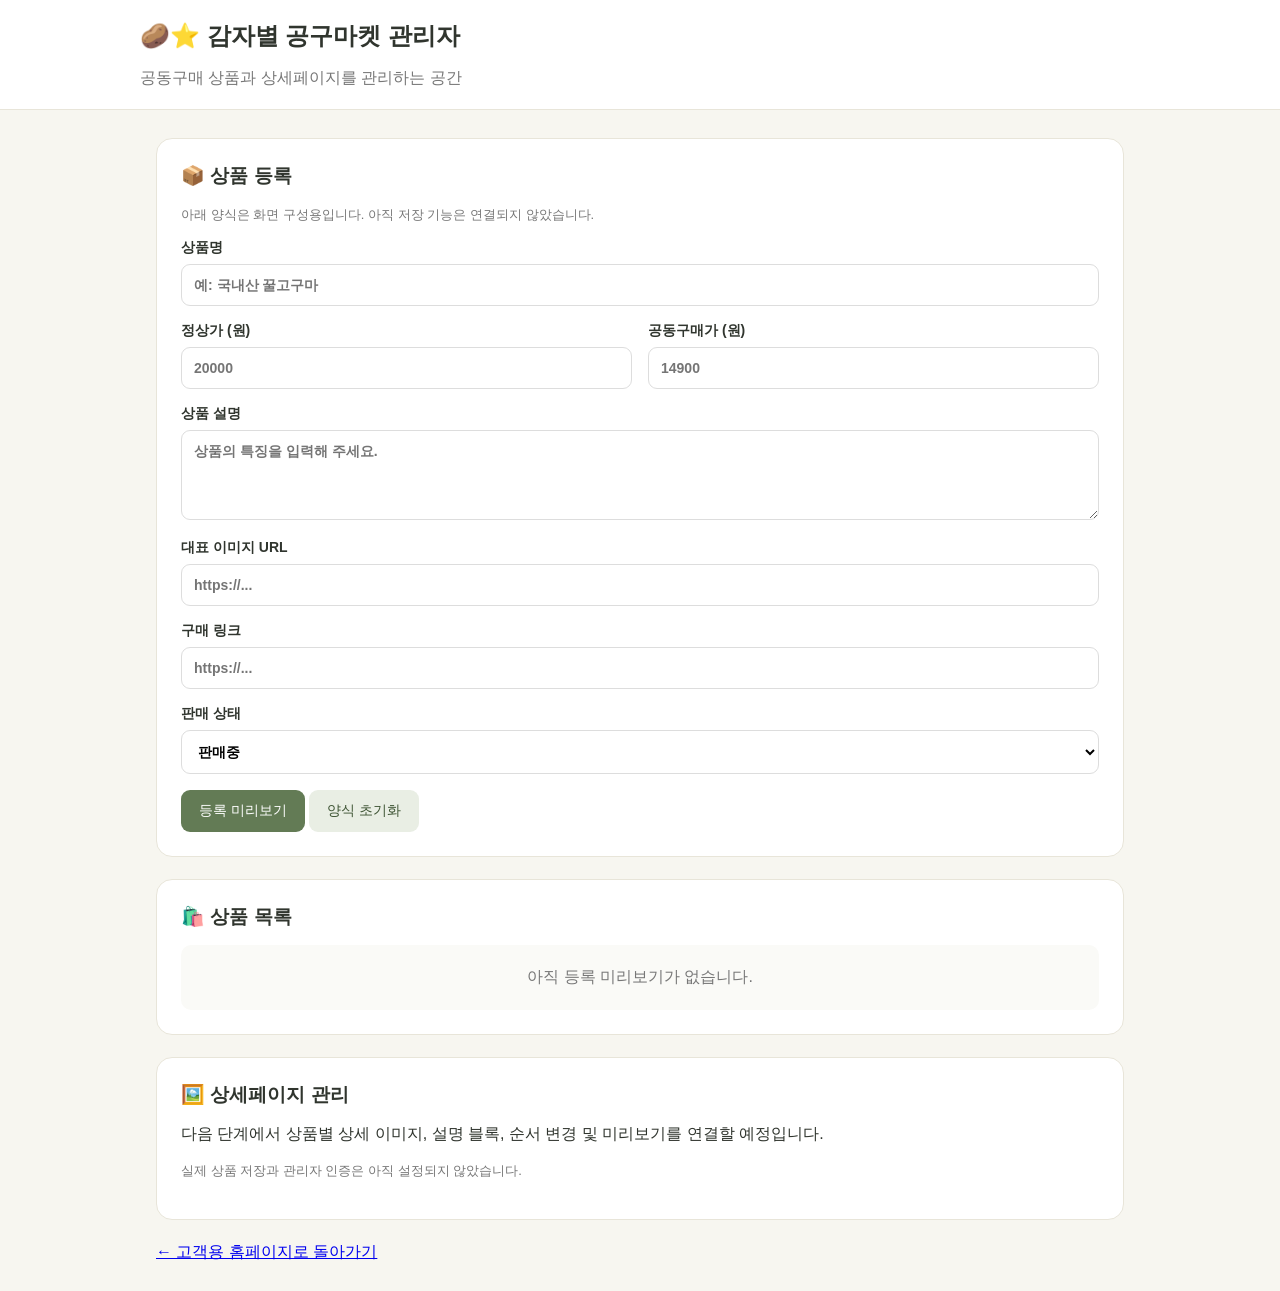
==== admin.html @ 0103c5b2 "Create admin.html" ====
<!DOCTYPE html>
<html lang="ko">
<head>
  <meta charset="UTF-8">
  <meta name="viewport" content="width=device-width, initial-scale=1.0">
  <title>감자별 공구마켓 관리자</title>
  <style>
    * { box-sizing: border-box; }
    body {
      margin: 0;
      font-family: Arial, sans-serif;
      background: #f7f6f0;
      color: #30352e;
    }
    header {
      background: #fff;
      padding: 20px;
      border-bottom: 1px solid #e8e5d9;
    }
    .wrap { max-width: 1000px; margin: auto; }
    h1 { margin: 0; font-size: 24px; }
    header p { margin-bottom: 0; color: #777; }
    main { max-width: 1000px; margin: 28px auto; padding: 0 16px; }
    .panel {
      background: white;
      padding: 24px;
      margin-bottom: 22px;
      border-radius: 16px;
      border: 1px solid #e8e5d9;
    }
    h2 { margin-top: 0; font-size: 19px; }
    .grid {
      display: grid;
      grid-template-columns: repeat(2, minmax(0, 1fr));
      gap: 16px;
    }
    label { display: block; font-size: 14px; font-weight: bold; }
    input, textarea, select {
      width: 100%;
      margin-top: 7px;
      margin-bottom: 16px;
      padding: 12px;
      border: 1px solid #ddd;
      border-radius: 9px;
      font: inherit;
      background: white;
    }
    textarea { min-height: 90px; resize: vertical; }
    button {
      background: #637b55;
      color: white;
      border: 0;
      border-radius: 9px;
      padding: 12px 18px;
      font-size: 14px;
      cursor: pointer;
    }
    .secondary { background: #e9eee4; color: #3e5434; }
    .hint { color: #777; font-size: 13px; line-height: 1.6; }
    .empty {
      padding: 22px;
      text-align: center;
      background: #fafaf7;
      border-radius: 10px;
      color: #777;
    }
    @media (max-width: 600px) {
      .grid { grid-template-columns: 1fr; }
      .panel { padding: 18px; }
    }
  </style>
</head>
<body>
  <header>
    <div class="wrap">
      <h1>🥔⭐ 감자별 공구마켓 관리자</h1>
      <p>공동구매 상품과 상세페이지를 관리하는 공간</p>
    </div>
  </header>

  <main>
    <section class="panel">
      <h2>📦 상품 등록</h2>
      <p class="hint">아래 양식은 화면 구성용입니다. 아직 저장 기능은 연결되지 않았습니다.</p>

      <form id="productForm">
        <label>상품명
          <input name="name" required placeholder="예: 국내산 꿀고구마">
        </label>

        <div class="grid">
          <label>정상가 (원)
            <input name="originalPrice" type="number" min="0" placeholder="20000">
          </label>
          <label>공동구매가 (원)
            <input name="price" type="number" min="0" required placeholder="14900">
          </label>
        </div>

        <label>상품 설명
          <textarea name="description" placeholder="상품의 특징을 입력해 주세요."></textarea>
        </label>

        <label>대표 이미지 URL
          <input name="image" type="url" placeholder="https://...">
        </label>

        <label>구매 링크
          <input name="url" type="url" placeholder="https://...">
        </label>

        <label>판매 상태
          <select name="status">
            <option value="판매중">판매중</option>
            <option value="판매예정">판매예정</option>
            <option value="판매종료">판매종료</option>
          </select>
        </label>

        <button type="submit">등록 미리보기</button>
        <button type="reset" class="secondary">양식 초기화</button>
      </form>
    </section>

    <section class="panel">
      <h2>🛍️ 상품 목록</h2>
      <div id="productList" class="empty">아직 등록 미리보기가 없습니다.</div>
    </section>

    <section class="panel">
      <h2>🖼️ 상세페이지 관리</h2>
      <p>다음 단계에서 상품별 상세 이미지, 설명 블록, 순서 변경 및 미리보기를 연결할 예정입니다.</p>
      <p class="hint">실제 상품 저장과 관리자 인증은 아직 설정되지 않았습니다.</p>
    </section>

    <p><a href="./index.html">← 고객용 홈페이지로 돌아가기</a></p>
  </main>

  <script>
    const form = document.getElementById("productForm");
    const list = document.getElementById("productList");

    form.addEventListener("submit", function(event) {
      event.preventDefault();
      const data = new FormData(form);
      const name = data.get("name");
      const price = Number(data.get("price") || 0);
      const status = data.get("status");

      const card = document.createElement("div");
      card.style.cssText =
        "padding:16px;border:1px solid #e8e5d9;border-radius:10px;margin-bottom:10px";

      const title = document.createElement("strong");
      title.textContent = name;

      const detail = document.createElement("p");
      detail.textContent =
        price.toLocaleString("ko-KR") + "원 · " + status;

      card.append(title, detail);
      list.replaceChildren(card);
    });
  </script>
</body>
</html>
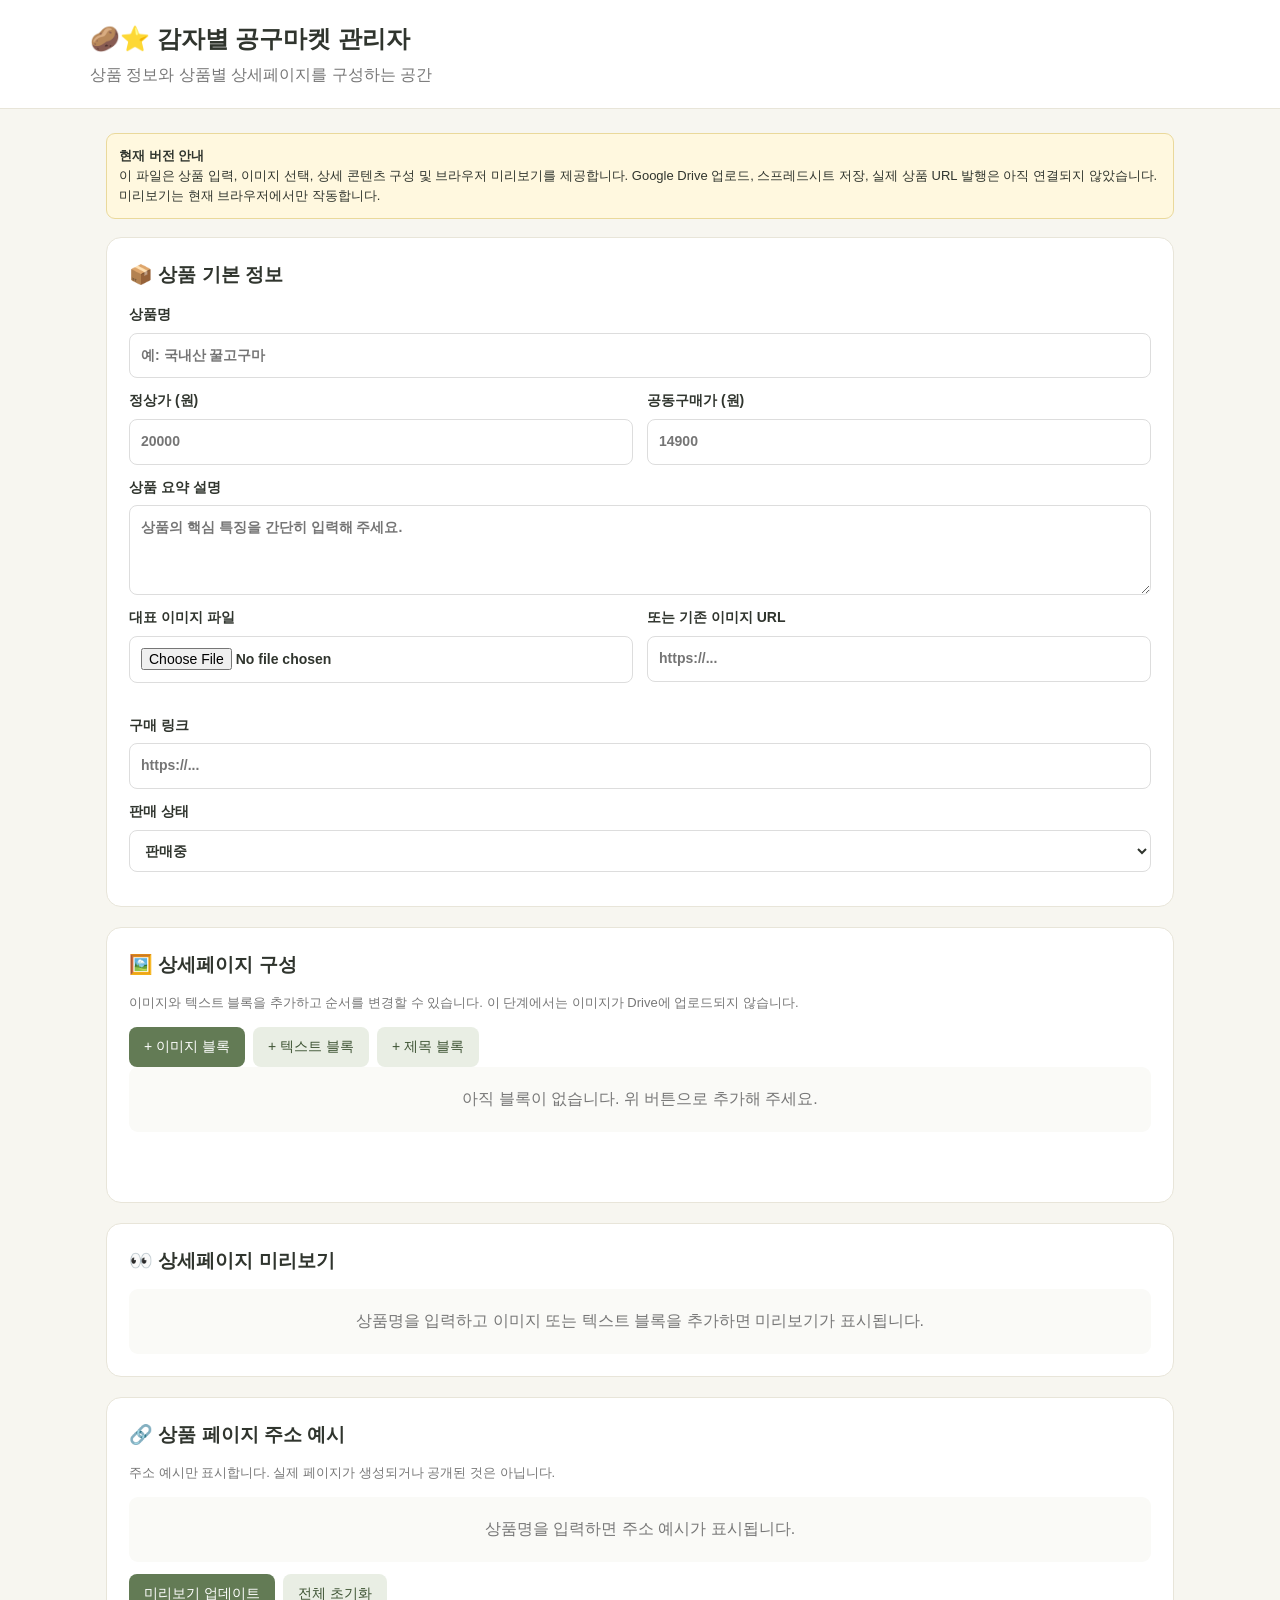
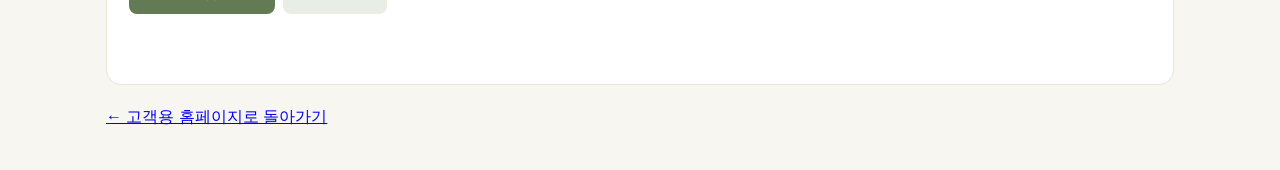
==== commit 166927c7: "Update admin.html" ====
--- a/admin.html
+++ b/admin.html
@@ -1,167 +1,98 @@
-
 <!DOCTYPE html>
 <html lang="ko">
 <head>
-  <meta charset="UTF-8">
-  <meta name="viewport" content="width=device-width, initial-scale=1.0">
-  <title>감자별 공구마켓 관리자</title>
-  <style>
-    * { box-sizing: border-box; }
-    body {
-      margin: 0;
-      font-family: Arial, sans-serif;
-      background: #f7f6f0;
-      color: #30352e;
-    }
-    header {
-      background: #fff;
-      padding: 20px;
-      border-bottom: 1px solid #e8e5d9;
-    }
-    .wrap { max-width: 1000px; margin: auto; }
-    h1 { margin: 0; font-size: 24px; }
-    header p { margin-bottom: 0; color: #777; }
-    main { max-width: 1000px; margin: 28px auto; padding: 0 16px; }
-    .panel {
-      background: white;
-      padding: 24px;
-      margin-bottom: 22px;
-      border-radius: 16px;
-      border: 1px solid #e8e5d9;
-    }
-    h2 { margin-top: 0; font-size: 19px; }
-    .grid {
-      display: grid;
-      grid-template-columns: repeat(2, minmax(0, 1fr));
-      gap: 16px;
-    }
-    label { display: block; font-size: 14px; font-weight: bold; }
-    input, textarea, select {
-      width: 100%;
-      margin-top: 7px;
-      margin-bottom: 16px;
-      padding: 12px;
-      border: 1px solid #ddd;
-      border-radius: 9px;
-      font: inherit;
-      background: white;
-    }
-    textarea { min-height: 90px; resize: vertical; }
-    button {
-      background: #637b55;
-      color: white;
-      border: 0;
-      border-radius: 9px;
-      padding: 12px 18px;
-      font-size: 14px;
-      cursor: pointer;
-    }
-    .secondary { background: #e9eee4; color: #3e5434; }
-    .hint { color: #777; font-size: 13px; line-height: 1.6; }
-    .empty {
-      padding: 22px;
-      text-align: center;
-      background: #fafaf7;
-      border-radius: 10px;
-      color: #777;
-    }
-    @media (max-width: 600px) {
-      .grid { grid-template-columns: 1fr; }
-      .panel { padding: 18px; }
-    }
-  </style>
+<meta charset="UTF-8">
+<meta name="viewport" content="width=device-width, initial-scale=1">
+<title>감자별 공구마켓 관리자</title>
+<style>
+:root{--green:#637b55;--dark:#3e5434;--bg:#f7f6f0;--border:#e8e5d9;--text:#30352e}
+*{box-sizing:border-box}body{margin:0;font-family:Arial,"Noto Sans KR",sans-serif;background:var(--bg);color:var(--text);line-height:1.55}
+header{background:#fff;padding:20px;border-bottom:1px solid var(--border)}.wrap,main{max-width:1100px;margin:auto}h1{margin:0;font-size:24px}header p{margin:6px 0 0;color:#777}main{padding:24px 16px}
+.panel{background:#fff;padding:22px;margin-bottom:20px;border:1px solid var(--border);border-radius:15px}h2{margin:0 0 14px;font-size:19px}
+.grid{display:grid;grid-template-columns:repeat(2,minmax(0,1fr));gap:14px}label{display:block;font-size:14px;font-weight:bold;margin-bottom:12px}
+input,textarea,select{display:block;width:100%;margin-top:7px;padding:11px;border:1px solid #ddd;border-radius:8px;font:inherit;background:white;color:var(--text)}textarea{min-height:90px;resize:vertical}
+button{background:var(--green);color:white;border:0;border-radius:8px;padding:11px 15px;cursor:pointer;font-size:14px}.secondary{background:#e9eee4;color:var(--dark)}.danger{background:#a7473e}
+.hint{color:#777;font-size:13px;line-height:1.6}.notice{padding:12px;background:#fff8df;border:1px solid #ead99b;border-radius:9px;font-size:13px;margin-bottom:18px}
+.row{display:flex;gap:8px;flex-wrap:wrap}.status{font-size:14px;min-height:20px}.error{color:#a12b24}.success{color:#2f6b38}
+.thumbs{display:grid;grid-template-columns:repeat(auto-fill,minmax(125px,1fr));gap:10px;margin:10px 0}.thumb{border:1px solid var(--border);padding:7px;border-radius:9px;overflow:hidden}.thumb img{width:100%;height:120px;object-fit:contain;background:#fafaf7}.thumb p{font-size:12px;overflow-wrap:anywhere}
+.block{border:1px solid var(--border);border-radius:10px;padding:14px;margin:12px 0}.block img{max-width:220px;width:100%;border-radius:8px}.preview{max-width:760px;margin:auto;border:1px solid var(--border);border-radius:10px;overflow:hidden}.preview h1{font-size:26px;padding:20px 18px 0}.meta{padding:0 18px 14px;color:#777}.price{padding:0 18px 14px;color:var(--dark);font-size:23px;font-weight:bold}.preview-content{padding:0 18px 20px}.preview-content img{display:block;width:100%;height:auto;margin:12px 0;border-radius:8px}.preview-content p{white-space:pre-wrap;overflow-wrap:anywhere}.empty{background:#fafaf7;color:#777;text-align:center;padding:20px;border-radius:9px}
+@media(max-width:600px){.grid{grid-template-columns:1fr;gap:0}.panel{padding:16px}h1{font-size:21px}}
+</style>
 </head>
 <body>
-  <header>
-    <div class="wrap">
-      <h1>🥔⭐ 감자별 공구마켓 관리자</h1>
-      <p>공동구매 상품과 상세페이지를 관리하는 공간</p>
-    </div>
-  </header>
-
-  <main>
-    <section class="panel">
-      <h2>📦 상품 등록</h2>
-      <p class="hint">아래 양식은 화면 구성용입니다. 아직 저장 기능은 연결되지 않았습니다.</p>
-
-      <form id="productForm">
-        <label>상품명
-          <input name="name" required placeholder="예: 국내산 꿀고구마">
-        </label>
-
-        <div class="grid">
-          <label>정상가 (원)
-            <input name="originalPrice" type="number" min="0" placeholder="20000">
-          </label>
-          <label>공동구매가 (원)
-            <input name="price" type="number" min="0" required placeholder="14900">
-          </label>
-        </div>
-
-        <label>상품 설명
-          <textarea name="description" placeholder="상품의 특징을 입력해 주세요."></textarea>
-        </label>
-
-        <label>대표 이미지 URL
-          <input name="image" type="url" placeholder="https://...">
-        </label>
-
-        <label>구매 링크
-          <input name="url" type="url" placeholder="https://...">
-        </label>
-
-        <label>판매 상태
-          <select name="status">
-            <option value="판매중">판매중</option>
-            <option value="판매예정">판매예정</option>
-            <option value="판매종료">판매종료</option>
-          </select>
-        </label>
-
-        <button type="submit">등록 미리보기</button>
-        <button type="reset" class="secondary">양식 초기화</button>
-      </form>
-    </section>
-
-    <section class="panel">
-      <h2>🛍️ 상품 목록</h2>
-      <div id="productList" class="empty">아직 등록 미리보기가 없습니다.</div>
-    </section>
-
-    <section class="panel">
-      <h2>🖼️ 상세페이지 관리</h2>
-      <p>다음 단계에서 상품별 상세 이미지, 설명 블록, 순서 변경 및 미리보기를 연결할 예정입니다.</p>
-      <p class="hint">실제 상품 저장과 관리자 인증은 아직 설정되지 않았습니다.</p>
-    </section>
-
-    <p><a href="./index.html">← 고객용 홈페이지로 돌아가기</a></p>
-  </main>
-
-  <script>
-    const form = document.getElementById("productForm");
-    const list = document.getElementById("productList");
-
-    form.addEventListener("submit", function(event) {
-      event.preventDefault();
-      const data = new FormData(form);
-      const name = data.get("name");
-      const price = Number(data.get("price") || 0);
-      const status = data.get("status");
-
-      const card = document.createElement("div");
-      card.style.cssText =
-        "padding:16px;border:1px solid #e8e5d9;border-radius:10px;margin-bottom:10px";
-
-      const title = document.createElement("strong");
-      title.textContent = name;
-
-      const detail = document.createElement("p");
-      detail.textContent =
-        price.toLocaleString("ko-KR") + "원 · " + status;
-
-      card.append(title, detail);
-      list.replaceChildren(card);
-    });
-  </script>
+<header><div class="wrap"><h1>🥔⭐ 감자별 공구마켓 관리자</h1><p>상품 정보와 상품별 상세페이지를 구성하는 공간</p></div></header>
+<main>
+<div class="notice"><strong>현재 버전 안내</strong><br>이 파일은 상품 입력, 이미지 선택, 상세 콘텐츠 구성 및 브라우저 미리보기를 제공합니다. Google Drive 업로드, 스프레드시트 저장, 실제 상품 URL 발행은 아직 연결되지 않았습니다. 미리보기는 현재 브라우저에서만 작동합니다.</div>
+<section class="panel">
+<h2>📦 상품 기본 정보</h2>
+<form id="productForm">
+<label>상품명<input name="name" required placeholder="예: 국내산 꿀고구마"></label>
+<div class="grid">
+<label>정상가 (원)<input name="originalPrice" type="number" min="0" placeholder="20000"></label>
+<label>공동구매가 (원)<input name="price" type="number" min="0" required placeholder="14900"></label>
+</div>
+<label>상품 요약 설명<textarea name="description" placeholder="상품의 핵심 특징을 간단히 입력해 주세요."></textarea></label>
+<div class="grid">
+<label>대표 이미지 파일<input id="imageFile" type="file" accept="image/jpeg,image/png,image/webp"></label>
+<label>또는 기존 이미지 URL<input name="image" type="url" placeholder="https://..."></label>
+</div>
+<div id="mainImagePreview" class="thumbs"></div>
+<label>구매 링크<input name="url" type="url" placeholder="https://..."></label>
+<label>판매 상태<select name="status"><option value="판매중">판매중</option><option value="판매예정">판매예정</option><option value="판매종료">판매종료</option></select></label>
+</form>
+</section>
+<section class="panel">
+<h2>🖼️ 상세페이지 구성</h2>
+<p class="hint">이미지와 텍스트 블록을 추가하고 순서를 변경할 수 있습니다. 이 단계에서는 이미지가 Drive에 업로드되지 않습니다.</p>
+<div class="row"><button type="button" id="addImage">+ 이미지 블록</button><button type="button" id="addText" class="secondary">+ 텍스트 블록</button><button type="button" id="addHeading" class="secondary">+ 제목 블록</button></div>
+<div id="blocks"></div><p id="blockStatus" class="status"></p>
+</section>
+<section class="panel">
+<h2>👀 상세페이지 미리보기</h2><div id="pagePreview" class="empty">상품명을 입력하고 이미지 또는 텍스트 블록을 추가하면 미리보기가 표시됩니다.</div>
+</section>
+<section class="panel">
+<h2>🔗 상품 페이지 주소 예시</h2><p class="hint">주소 예시만 표시합니다. 실제 페이지가 생성되거나 공개된 것은 아닙니다.</p><div id="urlPreview" class="empty">상품명을 입력하면 주소 예시가 표시됩니다.</div>
+<div class="row" style="margin-top:12px"><button type="button" id="updatePreview">미리보기 업데이트</button><button type="button" id="reset" class="secondary">전체 초기화</button></div><p id="status" class="status"></p>
+</section>
+<p><a href="./index.html">← 고객용 홈페이지로 돌아가기</a></p>
+</main>
+<script>
+const form=document.getElementById('productForm');
+const mainFile=document.getElementById('imageFile');
+const mainPreview=document.getElementById('mainImagePreview');
+const blocksEl=document.getElementById('blocks');
+const pagePreview=document.getElementById('pagePreview');
+const urlPreview=document.getElementById('urlPreview');
+const statusEl=document.getElementById('status');
+let blocks=[],nextId=1;
+function data(){const f=new FormData(form);return{name:(f.get('name')||'').trim(),original:Number(f.get('originalPrice')||0),price:Number(f.get('price')||0),description:(f.get('description')||'').trim(),image:(f.get('image')||'').trim(),url:(f.get('url')||'').trim(),status:f.get('status')||'판매중'}}
+function thumb(src,label,parent){const box=document.createElement('div');box.className='thumb';const img=document.createElement('img');img.src=src;img.alt=label;const p=document.createElement('p');p.textContent=label;box.append(img,p);parent.append(box)}
+function revoke(url){if(url&&url.startsWith('blob:'))URL.revokeObjectURL(url)}
+mainFile.addEventListener('change',()=>{mainPreview.replaceChildren();if(mainFile.files[0])thumb(URL.createObjectURL(mainFile.files[0]),mainFile.files[0].name,mainPreview);update()});
+form.elements.image.addEventListener('input',()=>{if(!mainFile.files.length){mainPreview.replaceChildren();if(data().image)thumb(data().image,'대표 이미지 URL',mainPreview)}update()});
+function addBlock(type){blocks.push({id:nextId++,type,title:'',text:'',file:null,objectUrl:'',url:''});renderBlocks();update()}
+function move(i,d){const j=i+d;if(j<0||j>=blocks.length)return;[blocks[i],blocks[j]]=[blocks[j],blocks[i]];renderBlocks();update()}
+function renderBlocks(){blocksEl.replaceChildren();if(!blocks.length){const e=document.createElement('div');e.className='empty';e.textContent='아직 블록이 없습니다. 위 버튼으로 추가해 주세요.';blocksEl.append(e);return}
+blocks.forEach((b,i)=>{const box=document.createElement('div');box.className='block';const h=document.createElement('h3');h.textContent=(i+1)+'. '+({image:'이미지 블록',text:'텍스트 블록',heading:'제목 블록'}[b.type]);box.append(h);
+if(b.type==='image'){const label=document.createElement('label');label.textContent='이미지 파일 선택';const input=document.createElement('input');input.type='file';input.accept='image/jpeg,image/png,image/webp';input.addEventListener('change',()=>{const f=input.files[0];if(!f)return;if(!f.type.startsWith('image/')){alert('이미지 파일을 선택해 주세요.');return}revoke(b.objectUrl);b.file=f;b.objectUrl=URL.createObjectURL(f);b.url='';renderBlocks();update()});label.append(input);box.append(label);
+const ul=document.createElement('label');ul.textContent='또는 이미지 URL';const ui=document.createElement('input');ui.type='url';ui.placeholder='https://...';ui.value=b.url;ui.addEventListener('input',()=>{b.url=ui.value;b.file=null;revoke(b.objectUrl);b.objectUrl='';update()});ul.append(ui);box.append(ul);const src=b.objectUrl||b.url;if(src){const img=document.createElement('img');img.src=src;img.alt='상세 이미지';box.append(img)}
+}else{if(b.type==='heading'){const l=document.createElement('label');l.textContent='제목';const inp=document.createElement('input');inp.value=b.title;inp.placeholder='예: 상품의 특별한 장점';inp.addEventListener('input',()=>{b.title=inp.value;update()});l.append(inp);box.append(l)}
+const l=document.createElement('label');l.textContent=b.type==='heading'?'보충 설명 (선택)':'본문';const ta=document.createElement('textarea');ta.value=b.text;ta.placeholder='상세 설명을 입력해 주세요.';ta.addEventListener('input',()=>{b.text=ta.value;update()});l.append(ta);box.append(l)}
+const actions=document.createElement('div');actions.className='row';actions.style.marginTop='10px';[['↑ 위로',()=>move(i,-1),i===0],['↓ 아래로',()=>move(i,1),i===blocks.length-1],['블록 삭제',()=>{const [x]=blocks.splice(i,1);revoke(x.objectUrl);renderBlocks();update()},false]].forEach(([txt,fn,disabled],k)=>{const btn=document.createElement('button');btn.type='button';btn.textContent=txt;btn.disabled=disabled;if(k<2)btn.className='secondary';else btn.className='danger';btn.addEventListener('click',fn);actions.append(btn)});box.append(actions);blocksEl.append(box)})}
+function update(){const d=data();pagePreview.replaceChildren();if(!d.name&&!d.description&&!d.image&&!mainFile.files.length&&!blocks.length){pagePreview.className='empty';pagePreview.textContent='상품명을 입력하고 이미지 또는 텍스트 블록을 추가하면 미리보기가 표시됩니다.';urlPreview.className='empty';urlPreview.textContent='상품명을 입력하면 주소 예시가 표시됩니다.';return}
+pagePreview.className='preview';const h=document.createElement('h1');h.textContent=d.name||'상품명을 입력해 주세요';pagePreview.append(h);const meta=document.createElement('div');meta.className='meta';meta.textContent=d.description||d.status;pagePreview.append(meta);const price=document.createElement('div');price.className='price';price.textContent=d.price?d.price.toLocaleString('ko-KR')+'원':'공동구매가';pagePreview.append(price);const content=document.createElement('div');content.className='preview-content';
+const src=mainFile.files[0]?URL.createObjectURL(mainFile.files[0]):d.image;if(src){const img=document.createElement('img');img.src=src;img.alt=d.name||'대표 이미지';content.append(img)}
+if(d.description){const p=document.createElement('p');p.textContent=d.description;content.append(p)}
+blocks.forEach(b=>{if(b.type==='image'){const s=b.objectUrl||b.url;if(s){const img=document.createElement('img');img.src=s;img.alt='상세 이미지';content.append(img)}}else{if(b.type==='heading'&&b.title){const h=document.createElement('h2');h.textContent=b.title;content.append(h)}if(b.text){const p=document.createElement('p');p.textContent=b.text;content.append(p)}}});pagePreview.append(content);
+const slug=encodeURIComponent((d.name||'상품명').replace(/\s+/g,'-'));urlPreview.className='empty';urlPreview.textContent=location.origin+location.pathname.replace(/admin\.html$/,'product.html')+'?name='+slug}
+document.getElementById('addImage').addEventListener('click',()=>addBlock('image'));
+document.getElementById('addText').addEventListener('click',()=>addBlock('text'));
+document.getElementById('addHeading').addEventListener('click',()=>addBlock('heading'));
+document.getElementById('updatePreview').addEventListener('click',()=>{update();statusEl.className='status success';statusEl.textContent='미리보기를 업데이트했습니다. 아직 저장 또는 공개 발행된 것은 아닙니다.'});
+document.getElementById('reset').addEventListener('click',()=>{if(!confirm('입력한 내용을 모두 초기화할까요?'))return;blocks.forEach(b=>revoke(b.objectUrl));blocks=[];form.reset();mainPreview.replaceChildren();renderBlocks();update();statusEl.textContent=''});
+form.addEventListener('input',update);form.addEventListener('change',update);
+form.addEventListener('submit',e=>{e.preventDefault();statusEl.className='status error';statusEl.textContent='현재 버전은 미리보기만 지원합니다. Drive 업로드 및 스프레드시트 저장 연결 후 실제 등록할 수 있습니다.';update()});
+renderBlocks();update();
+</script>
 </body>
 </html>
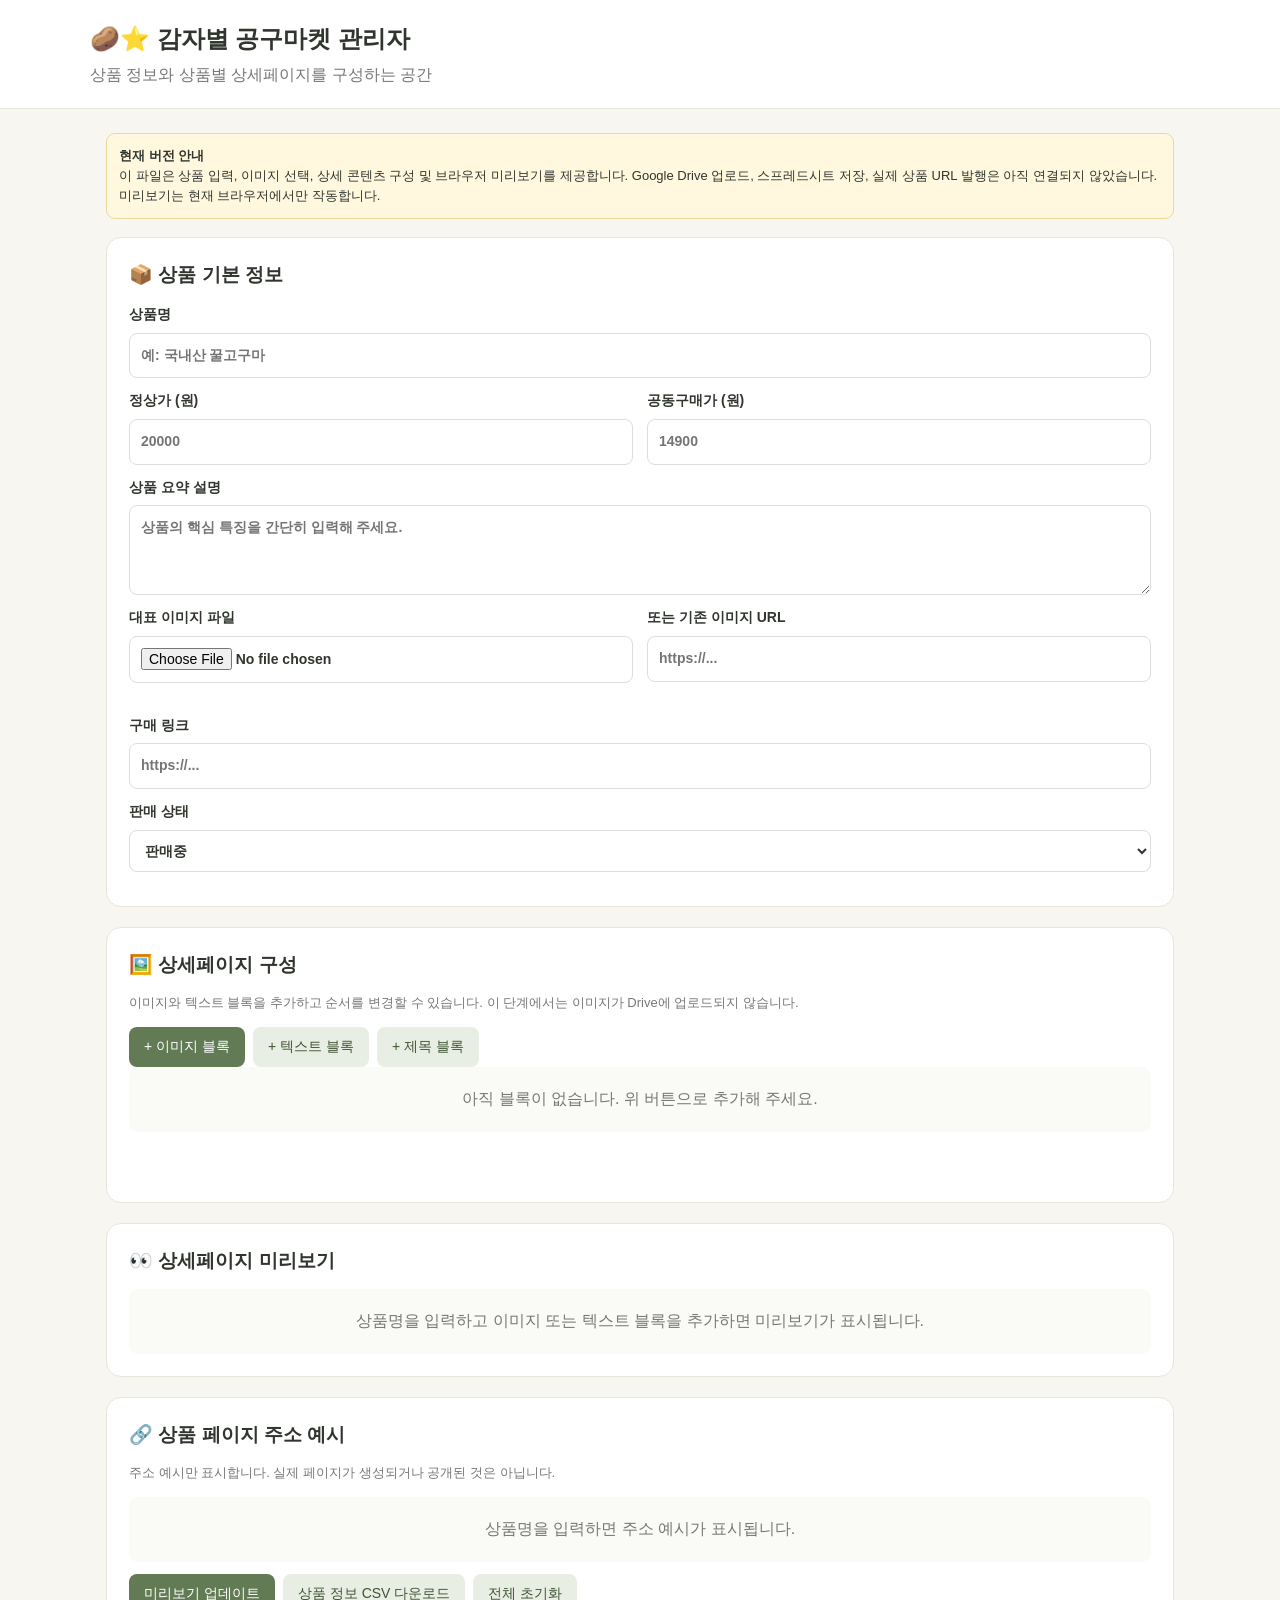
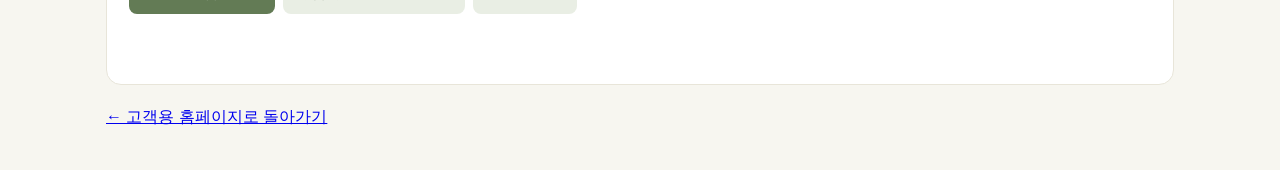
==== commit 88626cd9: "Update admin.html" ====
--- a/admin.html
+++ b/admin.html
@@ -52,7 +52,7 @@
 </section>
 <section class="panel">
 <h2>🔗 상품 페이지 주소 예시</h2><p class="hint">주소 예시만 표시합니다. 실제 페이지가 생성되거나 공개된 것은 아닙니다.</p><div id="urlPreview" class="empty">상품명을 입력하면 주소 예시가 표시됩니다.</div>
-<div class="row" style="margin-top:12px"><button type="button" id="updatePreview">미리보기 업데이트</button><button type="button" id="reset" class="secondary">전체 초기화</button></div><p id="status" class="status"></p>
+<div class="row" style="margin-top:12px"><button type="button" id="updatePreview">미리보기 업데이트</button><button type="button" id="exportCsv" class="secondary">상품 정보 CSV 다운로드</button><button type="button" id="reset" class="secondary">전체 초기화</button></div><p id="status" class="status"></p>
 </section>
 <p><a href="./index.html">← 고객용 홈페이지로 돌아가기</a></p>
 </main>
@@ -89,6 +89,24 @@
 document.getElementById('addText').addEventListener('click',()=>addBlock('text'));
 document.getElementById('addHeading').addEventListener('click',()=>addBlock('heading'));
 document.getElementById('updatePreview').addEventListener('click',()=>{update();statusEl.className='status success';statusEl.textContent='미리보기를 업데이트했습니다. 아직 저장 또는 공개 발행된 것은 아닙니다.'});
+document.getElementById('exportCsv').addEventListener('click',()=>{
+  const d=data();
+  if(!d.name){statusEl.className='status error';statusEl.textContent='상품명을 먼저 입력해 주세요.';return;}
+  if(!d.price || d.price<0){statusEl.className='status error';statusEl.textContent='공동구매가를 입력해 주세요.';return;}
+  if(mainFile.files.length || blocks.some(b=>b.file)){
+    statusEl.className='status error';
+    statusEl.textContent='선택한 이미지 파일은 아직 Drive에 업로드되지 않았어요. 이미지를 Drive에 직접 올리고 공유 가능한 이미지 URL을 입력한 뒤 CSV를 다운로드해 주세요.';
+    return;
+  }
+  const productId='P'+Date.now().toString().slice(-8);
+  const headers=['상품ID','상품명','상품설명','정상가','공동구매가','이미지URL','구매URL','판매상태'];
+  const row=[productId,d.name,d.description,d.original,d.price,d.image,d.url,d.status];
+  const csvCell=v=>'"'+String(v??'').replace(/"/g,'""')+'"';
+  const csv='\uFEFF'+headers.map(csvCell).join(',')+'\r\n'+row.map(csvCell).join(',')+'\r\n';
+  const blob=new Blob([csv],{type:'text/csv;charset=utf-8;'});
+  const link=document.createElement('a');link.href=URL.createObjectURL(blob);link.download=productId+'-상품정보.csv';document.body.append(link);link.click();link.remove();setTimeout(()=>URL.revokeObjectURL(link.href),1000);
+  statusEl.className='status success';statusEl.textContent='CSV 파일을 다운로드했어요. 이 파일은 구글 시트에 가져올 수 있지만, 아직 자동 저장이나 상품 페이지 발행은 되지 않습니다.';
+});
 document.getElementById('reset').addEventListener('click',()=>{if(!confirm('입력한 내용을 모두 초기화할까요?'))return;blocks.forEach(b=>revoke(b.objectUrl));blocks=[];form.reset();mainPreview.replaceChildren();renderBlocks();update();statusEl.textContent=''});
 form.addEventListener('input',update);form.addEventListener('change',update);
 form.addEventListener('submit',e=>{e.preventDefault();statusEl.className='status error';statusEl.textContent='현재 버전은 미리보기만 지원합니다. Drive 업로드 및 스프레드시트 저장 연결 후 실제 등록할 수 있습니다.';update()});
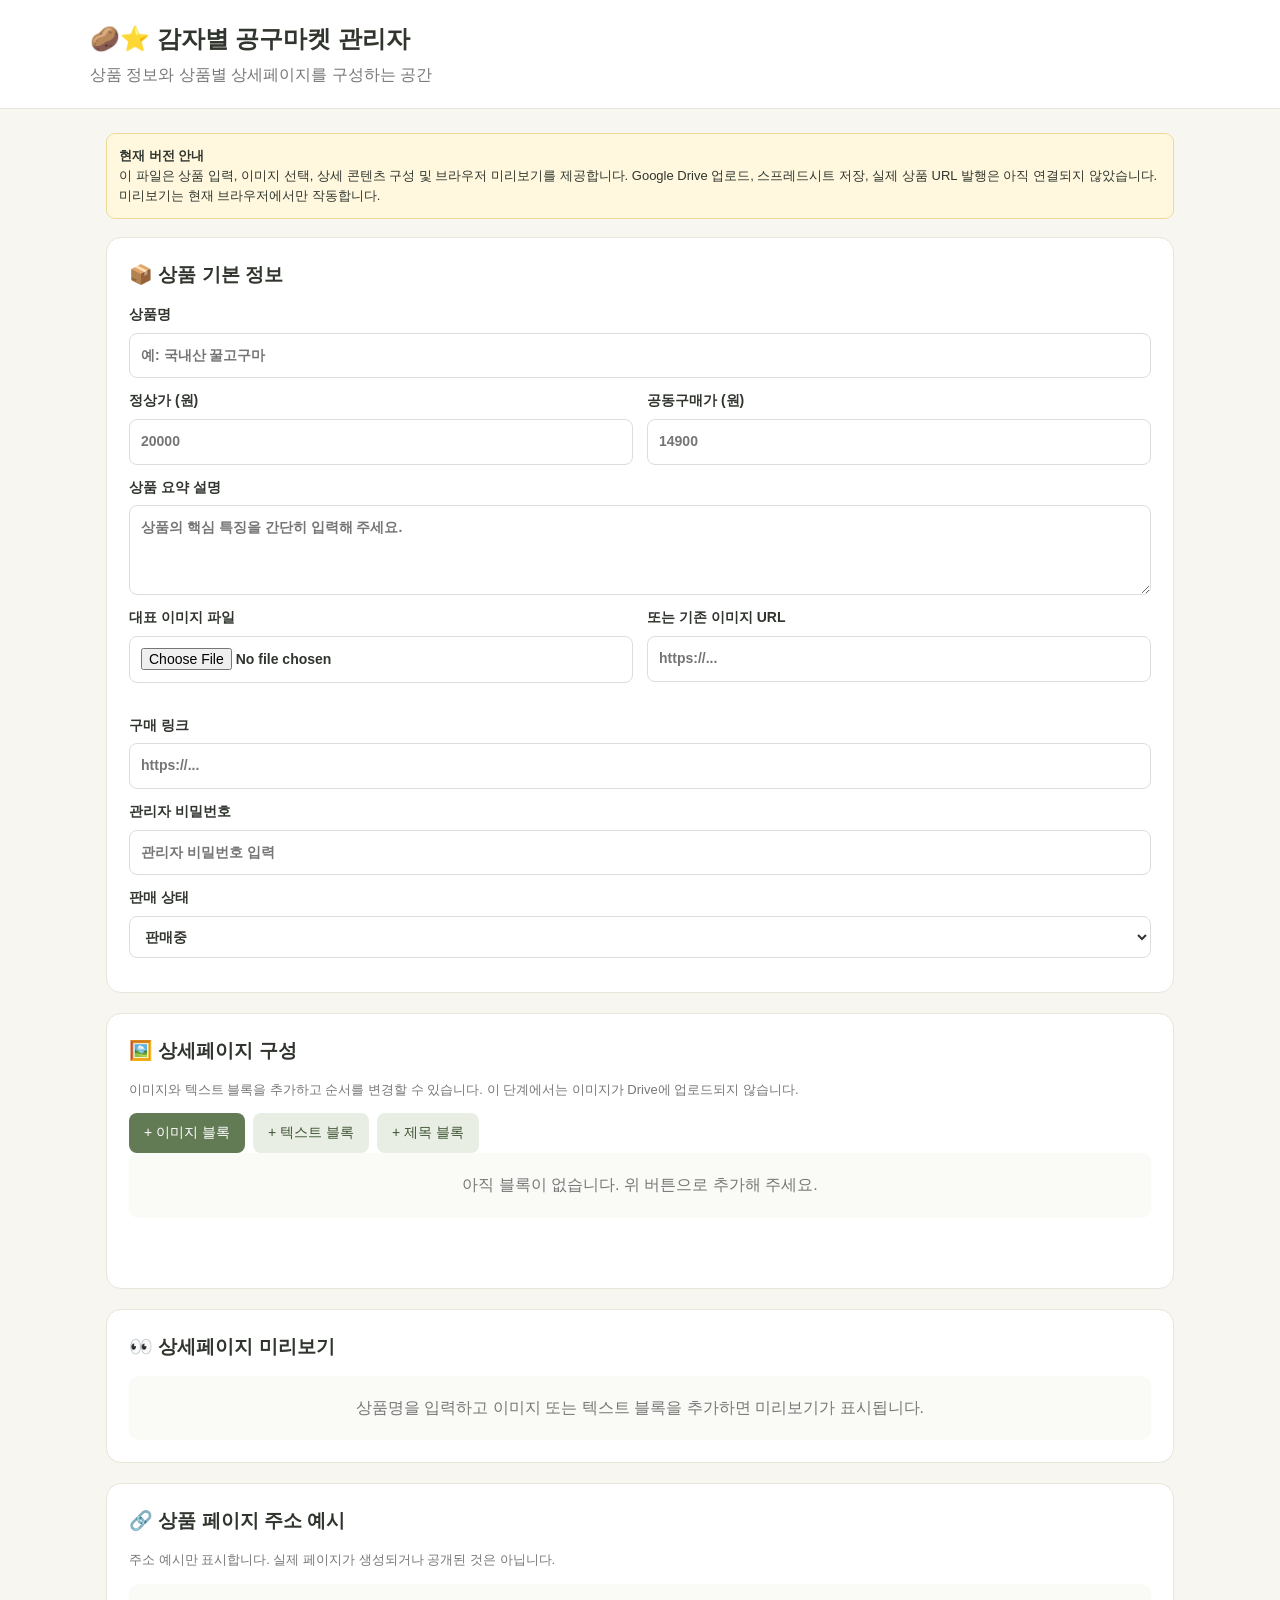
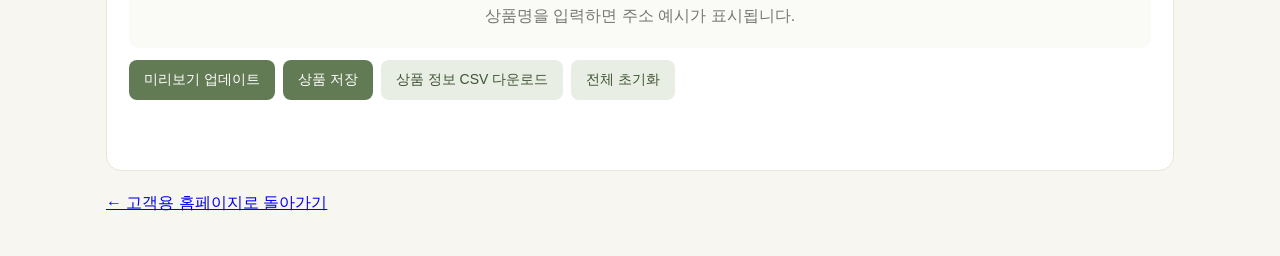
==== commit 0d0ea4c4: "Update admin.html" ====
--- a/admin.html
+++ b/admin.html
@@ -38,6 +38,10 @@
 </div>
 <div id="mainImagePreview" class="thumbs"></div>
 <label>구매 링크<input name="url" type="url" placeholder="https://..."></label>
+<label>관리자 비밀번호
+  <input type="password" id="adminPassword" required
+         placeholder="관리자 비밀번호 입력">
+</label>  
 <label>판매 상태<select name="status"><option value="판매중">판매중</option><option value="판매예정">판매예정</option><option value="판매종료">판매종료</option></select></label>
 </form>
 </section>
@@ -52,8 +56,16 @@
 </section>
 <section class="panel">
 <h2>🔗 상품 페이지 주소 예시</h2><p class="hint">주소 예시만 표시합니다. 실제 페이지가 생성되거나 공개된 것은 아닙니다.</p><div id="urlPreview" class="empty">상품명을 입력하면 주소 예시가 표시됩니다.</div>
-<div class="row" style="margin-top:12px"><button type="button" id="updatePreview">미리보기 업데이트</button><button type="button" id="exportCsv" class="secondary">상품 정보 CSV 다운로드</button><button type="button" id="reset" class="secondary">전체 초기화</button></div><p id="status" class="status"></p>
+
+<div class="row" style="margin-top:12px">
+  <button type="button" id="updatePreview">미리보기 업데이트</button>
+  <button type="button" id="saveProduct">상품 저장</button>
+  <button type="button" id="exportCsv" class="secondary">상품 정보 CSV 다운로드</button>
+  <button type="button" id="reset" class="secondary">전체 초기화</button>
+</div>
+<p id="status" class="status"></p>
 </section>
+
 <p><a href="./index.html">← 고객용 홈페이지로 돌아가기</a></p>
 </main>
 <script>
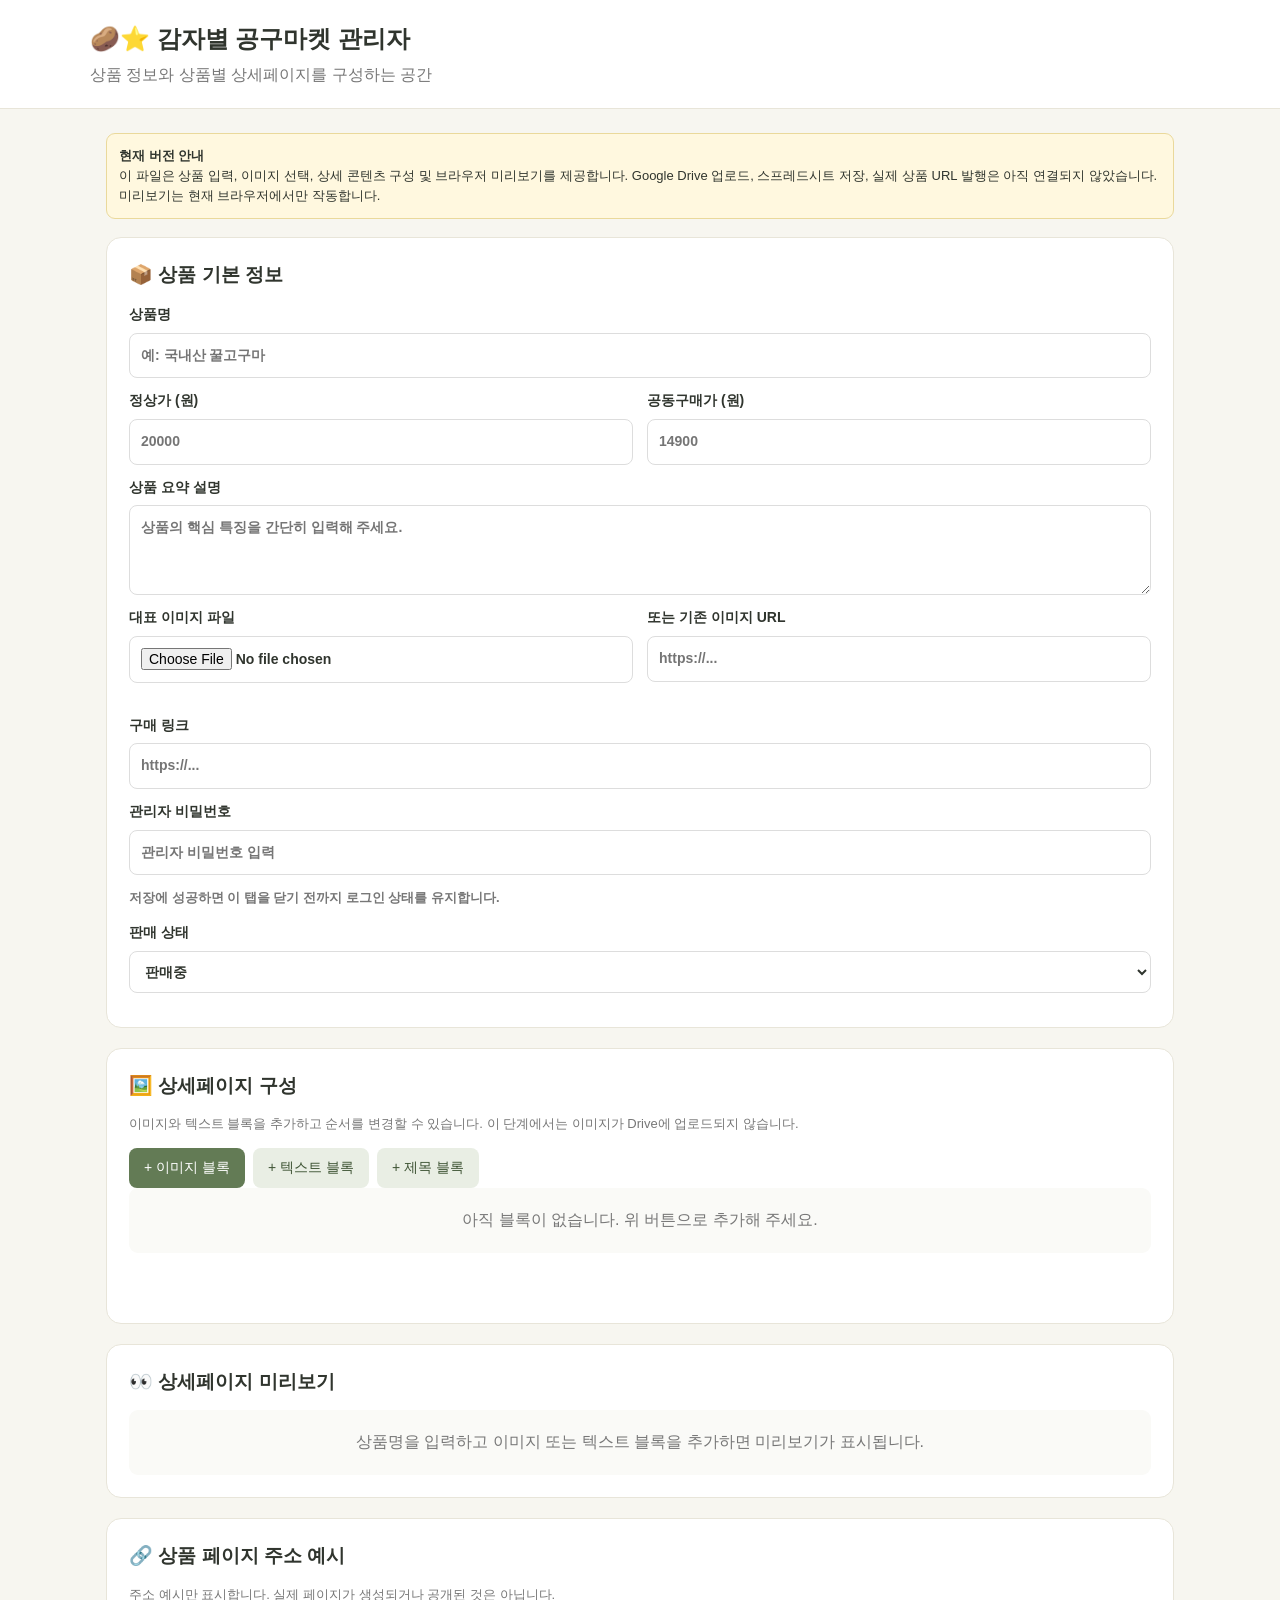
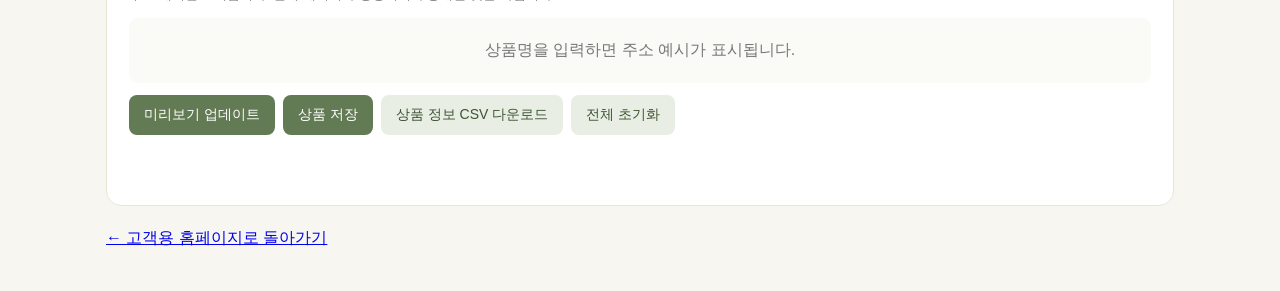
==== commit 09821cbf: "Update admin.html" ====
--- a/admin.html
+++ b/admin.html
@@ -77,6 +77,19 @@
 const urlPreview=document.getElementById('urlPreview');
 const statusEl=document.getElementById('status');
 let blocks=[],nextId=1;
+  
+const passwordInput = document.getElementById('adminPassword');
+const loginStatus = document.createElement('p');
+loginStatus.className = 'hint';
+loginStatus.textContent = '저장에 성공하면 이 탭을 닫기 전까지 로그인 상태를 유지합니다.';
+passwordInput.parentElement.appendChild(loginStatus);
+
+const savedSessionPassword = sessionStorage.getItem('damnuriAdminPassword');
+if (savedSessionPassword) {
+  passwordInput.value = savedSessionPassword;
+  loginStatus.textContent = '로그인 유지 중';
+}
+
 function data(){const f=new FormData(form);return{name:(f.get('name')||'').trim(),original:Number(f.get('originalPrice')||0),price:Number(f.get('price')||0),description:(f.get('description')||'').trim(),image:(f.get('image')||'').trim(),url:(f.get('url')||'').trim(),status:f.get('status')||'판매중'}}
 function thumb(src,label,parent){const box=document.createElement('div');box.className='thumb';const img=document.createElement('img');img.src=src;img.alt=label;const p=document.createElement('p');p.textContent=label;box.append(img,p);parent.append(box)}
 function revoke(url){if(url&&url.startsWith('blob:'))URL.revokeObjectURL(url)}
@@ -123,6 +136,73 @@
 form.addEventListener('input',update);form.addEventListener('change',update);
 form.addEventListener('submit',e=>{e.preventDefault();statusEl.className='status error';statusEl.textContent='현재 버전은 미리보기만 지원합니다. Drive 업로드 및 스프레드시트 저장 연결 후 실제 등록할 수 있습니다.';update()});
 renderBlocks();update();
+  
+document.getElementById('saveProduct').addEventListener('click', async () => {
+  const d = data();
+  const password = document.getElementById('adminPassword').value.trim();
+
+  if (!d.name) {
+    statusEl.className = 'status error';
+    statusEl.textContent = '상품명을 입력해 주세요.';
+    return;
+  }
+
+  if (!d.price || d.price <= 0) {
+    statusEl.className = 'status error';
+    statusEl.textContent = '공동구매가를 입력해 주세요.';
+    return;
+  }
+
+  if (!password) {
+    statusEl.className = 'status error';
+    statusEl.textContent = '관리자 비밀번호를 입력해 주세요.';
+    return;
+  }
+
+  if (mainFile.files.length || blocks.some(b => b.file)) {
+    statusEl.className = 'status error';
+    statusEl.textContent = '파일 업로드 기능은 아직 연결되지 않았습니다. 이미지 URL을 입력해 주세요.';
+    return;
+  }
+
+  statusEl.className = 'status';
+  statusEl.textContent = '저장 요청을 준비하고 있습니다.';
+
+  const product = {
+    name: d.name,
+    description: d.description,
+    originalPrice: d.original,
+    price: d.price,
+    image: d.image,
+    url: d.url,
+    status: d.status
+  };
+
+  const apiUrl = 'https://script.google.com/macros/s/AKfycbyOz8xhcVUsQWtKUiQp06HjL3y_23JbMaGTHlabXOGf7AV4qtLkSaCTjKxs33bVX3epqg/exec';
+
+  try {
+    const response = await fetch(apiUrl, {
+      method: 'POST',
+      headers: { 'Content-Type': 'text/plain;charset=utf-8' },
+      body: JSON.stringify({ password, product })
+    });
+
+    const result = await response.json();
+
+    if (!result.success) {
+      throw new Error(result.message || '상품 저장에 실패했습니다.');
+    }
+
+    statusEl.className = 'status success';
+    statusEl.textContent = result.message || '상품이 저장되었습니다.';
+    sessionStorage.setItem('damnuriAdminPassword', password);
+loginStatus.textContent = '로그인 유지 중';
+  } catch (error) {
+    statusEl.className = 'status error';
+    statusEl.textContent = '저장 실패: ' + error.message;
+  }
+});
+
 </script>
 </body>
 </html>
